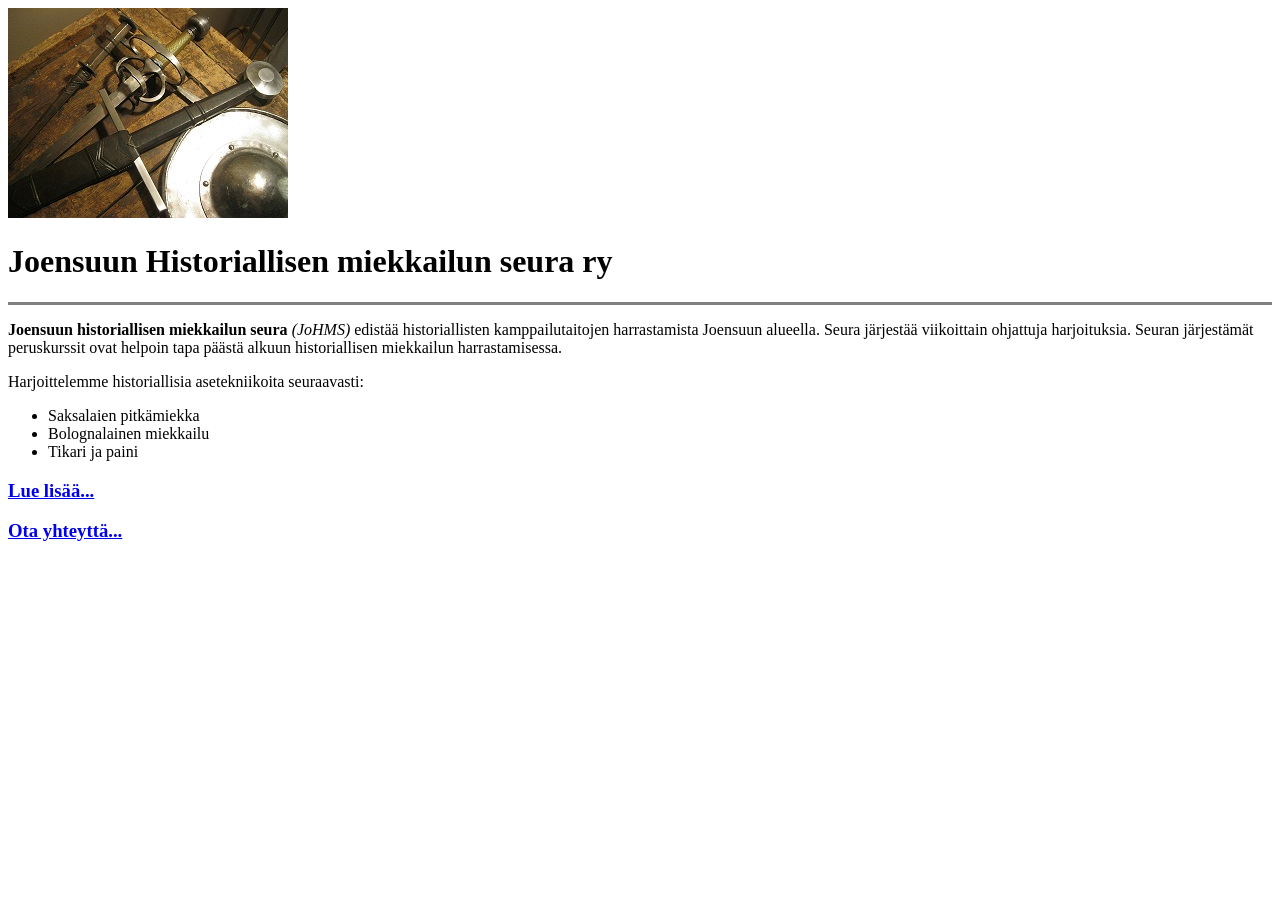
==== index.html @ 62ab3e73 "Tiedostot lisätty ensimmäisen kerran" ====
<!DOCTYPE html>
<html lang="fi" dir="ltr">

<head>
  <meta charset="utf-8">
  <title>Joensuu HEMA</title>
  <link rel="shortcut icon" href="favicon.ico" type="image/x-icon">
</head>

<body>
  <img src="kuvat\hero.jpg" alt="">
  <h1>Joensuun Historiallisen miekkailun seura ry</h1>
  <hr size="3" noshade>
  <p>
    <strong>Joensuun historiallisen miekkailun seura</strong> <em>(JoHMS)</em> edistää historiallisten kamppailutaitojen harrastamista Joensuun alueella. Seura järjestää viikoittain ohjattuja harjoituksia. Seuran järjestämät peruskurssit ovat helpoin
    tapa päästä alkuun
    historiallisen miekkailun harrastamisessa.
  </p>

  <p> Harjoittelemme historiallisia asetekniikoita seuraavasti:</p>

  <ul>
    <li>Saksalaien pitkämiekka</li>
    <li>Bolognalainen miekkailu</li>
    <li>Tikari ja paini</li>
  </ul>

  <h3><a href="luelisaa.html">Lue lisää...</h3></a>

  <h3><a href="Otayhteytta.html">Ota yhteyttä...</h3></a>

</body>

</html>
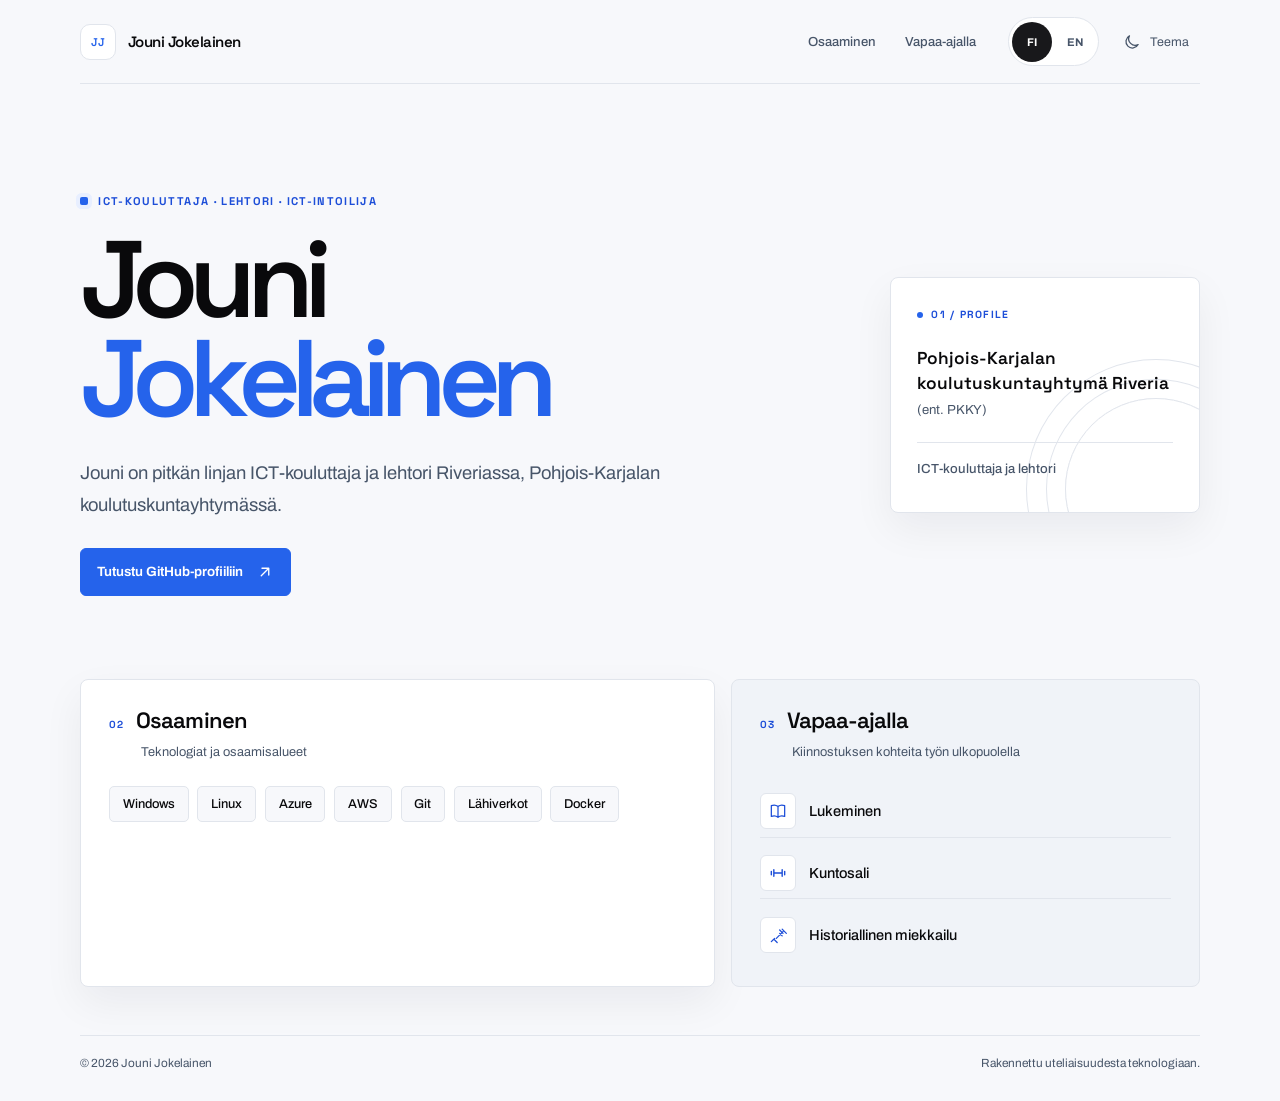
==== commit 660c087e: "CV eka versio" ====
--- a/index.html
+++ b/index.html
@@ -1,34 +1,127 @@
-<!DOCTYPE html>
-<html lang="fi" dir="ltr">
-
-<head>
-  <meta charset="utf-8">
-  <title>Joensuu HEMA</title>
-  <link rel="shortcut icon" href="favicon.ico" type="image/x-icon">
-</head>
-
-<body>
-  <img src="kuvat\hero.jpg" alt="">
-  <h1>Joensuun Historiallisen miekkailun seura ry</h1>
-  <hr size="3" noshade>
-  <p>
-    <strong>Joensuun historiallisen miekkailun seura</strong> <em>(JoHMS)</em> edistää historiallisten kamppailutaitojen harrastamista Joensuun alueella. Seura järjestää viikoittain ohjattuja harjoituksia. Seuran järjestämät peruskurssit ovat helpoin
-    tapa päästä alkuun
-    historiallisen miekkailun harrastamisessa.
-  </p>
-
-  <p> Harjoittelemme historiallisia asetekniikoita seuraavasti:</p>
-
-  <ul>
-    <li>Saksalaien pitkämiekka</li>
-    <li>Bolognalainen miekkailu</li>
-    <li>Tikari ja paini</li>
-  </ul>
-
-  <h3><a href="luelisaa.html">Lue lisää...</h3></a>
-
-  <h3><a href="Otayhteytta.html">Ota yhteyttä...</h3></a>
-
-</body>
-
-</html>
+<!doctype html>
+<html lang="fi">
+  <head>
+    <meta charset="utf-8">
+    <meta name="viewport" content="width=device-width, initial-scale=1">
+    <meta name="description" content="Jouni Jokelainen – ICT-kouluttaja, lehtori ja ICT-intoilija.">
+    <meta name="color-scheme" content="light dark">
+    <title>Jouni Jokelainen — ICT-intoilija</title>
+    <link rel="preconnect" href="https://fonts.googleapis.com">
+    <link rel="preconnect" href="https://fonts.gstatic.com" crossorigin>
+    <link href="https://fonts.googleapis.com/css2?family=Archivo:wght@400;500;600;700&family=Space+Grotesk:wght@400;500;600;700&display=swap" rel="stylesheet">
+    <link rel="stylesheet" href="styles.css?v=7">
+    <script src="script.js" defer></script>
+  </head>
+  <body>
+    <a class="skip-link" href="#main" data-i18n="skipLink">Siirry sisältöön</a>
+    <header class="site-header">
+      <a class="wordmark" href="#top" aria-label="Jouni Jokelainen">
+        <span class="wordmark-mark" aria-hidden="true">JJ</span>
+        <span>Jouni Jokelainen</span>
+      </a>
+      <nav class="section-nav" aria-label="Sivun osiot" data-i18n-aria-label="sectionNavLabel">
+        <a href="#skills" data-i18n="skillsHeading">Osaaminen</a>
+        <a href="#interests" data-i18n="interestsHeading">Vapaa-ajalla</a>
+      </nav>
+      <div class="header-controls">
+        <nav class="language-switch" aria-label="Kieli" data-i18n-aria-label="languageLabel">
+          <button type="button" class="language-button is-active" data-language="fi" aria-label="Suomeksi" lang="fi" aria-pressed="true">FI</button>
+          <button type="button" class="language-button" data-language="en" aria-label="In English" lang="en" aria-pressed="false">EN</button>
+        </nav>
+        <button class="theme-toggle" type="button" aria-label="Ota tumma tila käyttöön" data-i18n-aria-label="themeToggleLabel" aria-pressed="false">
+          <span class="theme-icon" aria-hidden="true">
+            <svg class="moon-icon" viewBox="0 0 24 24" fill="none">
+              <path d="M20.2 15.4A8.6 8.6 0 0 1 8.6 3.8 8.6 8.6 0 1 0 20.2 15.4Z" stroke="currentColor" stroke-width="1.7" stroke-linecap="round" stroke-linejoin="round"/>
+            </svg>
+            <svg class="sun-icon" viewBox="0 0 24 24" fill="none">
+              <circle cx="12" cy="12" r="4" stroke="currentColor" stroke-width="1.7"/>
+              <path d="M12 2v2m0 16v2M4.93 4.93l1.42 1.42m11.3 11.3 1.42 1.42M2 12h2m16 0h2M4.93 19.07l1.42-1.42m11.3-11.3 1.42-1.42" stroke="currentColor" stroke-width="1.7" stroke-linecap="round"/>
+            </svg>
+          </span>
+          <span data-i18n="themeLabel">Teema</span>
+        </button>
+      </div>
+    </header>
+
+    <main id="main" class="page-shell">
+      <section id="top" class="intro" aria-labelledby="name">
+        <div class="intro-copy">
+          <p class="eyebrow"><span class="status-dot" aria-hidden="true"></span><span data-i18n="eyebrow">ICT-kouluttaja · lehtori · ICT-intoilija</span></p>
+          <h1 id="name">Jouni<br><span>Jokelainen</span></h1>
+          <p class="intro-summary" data-i18n="summary">Jouni on pitkän linjan ICT-kouluttaja ja lehtori Riveriassa, Pohjois-Karjalan koulutuskuntayhtymässä.</p>
+          <a class="profile-link" href="https://github.com/JouniJokelainen" target="_blank" rel="noopener noreferrer">
+            <span data-i18n="githubLink">Tutustu GitHub-profiiliin</span>
+            <svg aria-hidden="true" viewBox="0 0 24 24" fill="none">
+              <path d="M7 17 17 7M8 7h9v9" stroke="currentColor" stroke-width="1.8" stroke-linecap="round" stroke-linejoin="round"/>
+            </svg>
+          </a>
+        </div>
+        <aside class="profile-note" aria-label="Profiili" data-i18n-aria-label="profileLabel">
+          <span class="note-index">01 / PROFILE</span>
+          <p data-i18n="profileNote">Pohjois-Karjalan koulutuskuntayhtymä Riveria<br><span>(ent. PKKY)</span></p>
+          <span class="note-rule" aria-hidden="true"></span>
+          <p class="note-role" data-i18n="role">ICT-kouluttaja ja lehtori</p>
+        </aside>
+      </section>
+
+      <div class="section-grid">
+        <section class="content-card skills-card" id="skills" aria-labelledby="skills-heading">
+          <div class="card-heading">
+            <span class="section-number">02</span>
+            <h2 id="skills-heading" data-i18n="skillsHeading">Osaaminen</h2>
+          </div>
+          <p class="section-description" data-i18n="skillsDescription">Teknologiat ja osaamisalueet</p>
+          <ul class="tag-list" aria-label="Osaaminen" data-i18n-aria-label="skillsListLabel">
+            <li>Windows</li>
+            <li>Linux</li>
+            <li>Azure</li>
+            <li>AWS</li>
+            <li>Git</li>
+            <li data-i18n="localNetworks">Lähiverkot</li>
+            <li>Docker</li>
+          </ul>
+        </section>
+
+        <section class="content-card interests-card" id="interests" aria-labelledby="interests-heading">
+          <div class="card-heading">
+            <span class="section-number">03</span>
+            <h2 id="interests-heading" data-i18n="interestsHeading">Vapaa-ajalla</h2>
+          </div>
+          <p class="section-description" data-i18n="interestsDescription">Kiinnostuksen kohteita työn ulkopuolella</p>
+          <ul class="interest-list">
+            <li>
+              <span class="interest-mark" aria-hidden="true">
+                <svg viewBox="0 0 24 24" fill="none">
+                  <path d="M12 6.5c-2.2-1.8-5.3-2-8-1v13c2.7-1 5.8-.8 8 1m0-13c2.2-1.8 5.3-2 8-1v13c-2.7-1-5.8-.8-8 1m0-13v13" stroke="currentColor" stroke-width="1.5" stroke-linecap="round" stroke-linejoin="round"/>
+                </svg>
+              </span>
+              <span data-i18n="reading">Lukeminen</span>
+            </li>
+            <li>
+              <span class="interest-mark" aria-hidden="true">
+                <svg viewBox="0 0 24 24" fill="none">
+                  <path d="M4 10v4m3-6v8m10-8v8m3-6v4M7 12h10" stroke="currentColor" stroke-width="1.7" stroke-linecap="round"/>
+                </svg>
+              </span>
+              <span data-i18n="gym">Kuntosali</span>
+            </li>
+            <li>
+              <span class="interest-mark" aria-hidden="true">
+                <svg viewBox="0 0 24 24" fill="none">
+                  <path d="m6 18 2-2m-4 4 2-2m4-2 8-8m-1-3 5 5m-8 0 3 3m-9 5 3 3" stroke="currentColor" stroke-width="1.5" stroke-linecap="round" stroke-linejoin="round"/>
+                  <path d="m14 6 4 4" stroke="currentColor" stroke-width="1.5" stroke-linecap="round"/>
+                </svg>
+              </span>
+              <span data-i18n="fencing">Historiallinen miekkailu</span>
+            </li>
+          </ul>
+        </section>
+      </div>
+
+      <footer class="site-footer">
+        <span>© <span id="year"></span> Jouni Jokelainen</span>
+        <span data-i18n="footerNote">Rakennettu uteliaisuudesta teknologiaan.</span>
+      </footer>
+    </main>
+  </body>
+</html>
--- a/styles.css
+++ b/styles.css
@@ -0,0 +1,702 @@
+:root {
+  color-scheme: light;
+  --page: #f7f8fb;
+  --surface: #ffffff;
+  --surface-muted: #f0f3f8;
+  --text: #09090b;
+  --muted: #475569;
+  --accent: #2563eb;
+  --accent-strong: #1d4ed8;
+  --accent-on: #ffffff;
+  --accent-soft: #e8efff;
+  --line: #e1e5ec;
+  --shadow: 0 16px 42px rgb(15 23 42 / 6%);
+  font-family: "Archivo", "Segoe UI", sans-serif;
+  font-synthesis: none;
+  text-rendering: optimizeLegibility;
+}
+
+@media (prefers-color-scheme: dark) {
+  :root:not([data-theme="light"]) {
+    color-scheme: dark;
+    --page: #101318;
+    --surface: #171b22;
+    --surface-muted: #1d2430;
+    --text: #f4f6fb;
+    --muted: #b0bac9;
+    --accent: #8db1ff;
+    --accent-strong: #a7c3ff;
+    --accent-on: #101318;
+    --accent-soft: #1e2d49;
+    --line: #2b3442;
+    --shadow: 0 18px 48px rgb(0 0 0 / 20%);
+  }
+}
+
+:root[data-theme="dark"] {
+  color-scheme: dark;
+  --page: #101318;
+  --surface: #171b22;
+  --surface-muted: #1d2430;
+  --text: #f4f6fb;
+  --muted: #b0bac9;
+  --accent: #8db1ff;
+  --accent-strong: #a7c3ff;
+  --accent-on: #101318;
+  --accent-soft: #1e2d49;
+  --line: #2b3442;
+  --shadow: 0 18px 48px rgb(0 0 0 / 20%);
+}
+
+* {
+  box-sizing: border-box;
+}
+
+html {
+  scroll-behavior: smooth;
+  background: var(--page);
+}
+
+body {
+  min-height: 100vh;
+  margin: 0;
+  color: var(--text);
+  background: var(--page);
+  transition: background-color 200ms ease, color 200ms ease;
+}
+
+button,
+a {
+  color: inherit;
+  font: inherit;
+}
+
+a {
+  text-decoration: none;
+}
+
+button:focus-visible,
+a:focus-visible {
+  outline: 2px solid var(--accent);
+  outline-offset: 3px;
+}
+
+.skip-link {
+  position: absolute;
+  z-index: 5;
+  top: 0.75rem;
+  left: 0.75rem;
+  padding: 0.75rem 1rem;
+  transform: translateY(-160%);
+  border-radius: 0.5rem;
+  color: #fff;
+  background: #09090b;
+}
+
+.skip-link:focus {
+  transform: translateY(0);
+}
+
+.site-header,
+.page-shell {
+  width: calc(100% - 64px);
+  max-width: 1120px;
+  margin-inline: auto;
+}
+
+.site-header {
+  min-height: 84px;
+  display: flex;
+  align-items: center;
+  justify-content: space-between;
+  gap: 2rem;
+  border-bottom: 1px solid var(--line);
+}
+
+.wordmark,
+.section-nav,
+.header-controls,
+.language-switch,
+.theme-toggle {
+  display: flex;
+  align-items: center;
+}
+
+.wordmark {
+  flex: 0 0 auto;
+  gap: 0.75rem;
+  font-family: "Space Grotesk", "Segoe UI", sans-serif;
+  font-size: 0.94rem;
+  font-weight: 600;
+  letter-spacing: -0.035em;
+}
+
+.wordmark-mark {
+  display: grid;
+  width: 36px;
+  height: 36px;
+  place-items: center;
+  border: 1px solid var(--line);
+  border-radius: 10px;
+  color: var(--accent);
+  background: var(--surface);
+  font-size: 0.7rem;
+  letter-spacing: 0.04em;
+}
+
+.section-nav {
+  gap: 1.8rem;
+  margin-left: auto;
+  color: var(--muted);
+  font-size: 0.82rem;
+  font-weight: 500;
+}
+
+.section-nav a {
+  padding-block: 0.75rem;
+  transition: color 180ms ease;
+}
+
+.section-nav a:hover {
+  color: var(--accent);
+}
+
+.header-controls {
+  flex: 0 0 auto;
+  gap: 0.8rem;
+}
+
+.language-switch {
+  gap: 0.15rem;
+  padding: 0.2rem;
+  border: 1px solid var(--line);
+  border-radius: 999px;
+  background: var(--surface);
+}
+
+.language-button,
+.theme-toggle {
+  min-height: 40px;
+  border: 0;
+  cursor: pointer;
+}
+
+.language-button {
+  min-width: 40px;
+  padding: 0.4rem 0.55rem;
+  border-radius: 999px;
+  color: var(--muted);
+  background: transparent;
+  font-size: 0.7rem;
+  font-weight: 700;
+  transition: color 180ms ease, background-color 180ms ease;
+}
+
+.language-button.is-active {
+  color: #fff;
+  background: #18181b;
+}
+
+:root[data-theme="dark"] .language-button.is-active {
+  color: #101318;
+  background: #f4f6fb;
+}
+
+.theme-toggle {
+  justify-content: center;
+  gap: 0.55rem;
+  padding: 0.45rem 0.7rem;
+  border-radius: 999px;
+  color: var(--muted);
+  background: transparent;
+  font-size: 0.78rem;
+  transition: color 180ms ease, background-color 180ms ease;
+}
+
+.theme-toggle:hover {
+  color: var(--text);
+  background: var(--surface-muted);
+}
+
+.theme-icon,
+.theme-icon svg {
+  display: block;
+  width: 18px;
+  height: 18px;
+}
+
+.sun-icon {
+  display: none !important;
+}
+
+:root[data-theme="dark"] .moon-icon {
+  display: none;
+}
+
+:root[data-theme="dark"] .sun-icon {
+  display: block !important;
+}
+
+.page-shell {
+  padding-top: 5.3rem;
+}
+
+.intro {
+  position: relative;
+  display: grid;
+  grid-template-columns: minmax(0, 1fr) 310px;
+  align-items: center;
+  gap: 4rem;
+  padding: 1.6rem 0 5.2rem;
+}
+
+.intro-copy {
+  max-width: 690px;
+}
+
+.eyebrow,
+.note-index,
+.section-number {
+  color: var(--accent-strong);
+  font-family: "Space Grotesk", "Segoe UI", sans-serif;
+  font-size: 0.7rem;
+  font-weight: 700;
+  letter-spacing: 0.12em;
+  text-transform: uppercase;
+}
+
+.eyebrow {
+  display: flex;
+  align-items: center;
+  gap: 0.65rem;
+  margin: 0 0 1.35rem;
+}
+
+.status-dot {
+  width: 8px;
+  height: 8px;
+  border-radius: 2px;
+  background: var(--accent);
+  box-shadow: 0 0 0 4px var(--accent-soft);
+}
+
+h1,
+h2 {
+  font-family: "Space Grotesk", "Segoe UI", sans-serif;
+}
+
+h1 {
+  margin: 0;
+  font-size: clamp(4rem, 8.5vw, 7rem);
+  font-weight: 600;
+  letter-spacing: -0.09em;
+  line-height: 0.91;
+}
+
+h1 span {
+  color: var(--accent);
+}
+
+.intro-summary {
+  max-width: 590px;
+  margin: 1.8rem 0 1.65rem;
+  color: var(--muted);
+  font-size: clamp(1.02rem, 1.6vw, 1.15rem);
+  line-height: 1.75;
+}
+
+.profile-link {
+  min-height: 48px;
+  display: inline-flex;
+  align-items: center;
+  gap: 0.8rem;
+  padding: 0.75rem 1rem;
+  border: 1px solid var(--accent);
+  border-radius: 6px;
+  color: var(--accent-on);
+  background: var(--accent);
+  font-size: 0.84rem;
+  font-weight: 650;
+  transition: background-color 180ms ease, border-color 180ms ease, transform 180ms ease;
+}
+
+.profile-link:hover {
+  transform: translateY(-2px);
+  border-color: var(--accent-strong);
+  background: var(--accent-strong);
+}
+
+.profile-link svg {
+  width: 18px;
+  height: 18px;
+  transition: transform 180ms ease;
+}
+
+.profile-link:hover svg {
+  transform: translate(2px, -2px);
+}
+
+.profile-note {
+  position: relative;
+  overflow: hidden;
+  width: 100%;
+  min-width: 0;
+  min-height: 236px;
+  padding: 1.6rem;
+  border: 1px solid var(--line);
+  border-radius: 8px;
+  background: var(--surface);
+  box-shadow: var(--shadow);
+}
+
+.profile-note::after {
+  position: absolute;
+  right: -48px;
+  bottom: -68px;
+  width: 180px;
+  height: 180px;
+  border: 1px solid var(--line);
+  border-radius: 50%;
+  box-shadow: 0 0 0 18px var(--surface), 0 0 0 19px var(--line), 0 0 0 38px var(--surface), 0 0 0 39px var(--line);
+  content: "";
+}
+
+.note-index {
+  display: inline-flex;
+  align-items: center;
+  gap: 0.55rem;
+  font-size: 0.65rem;
+}
+
+.note-index::before {
+  width: 6px;
+  height: 6px;
+  border-radius: 50%;
+  background: var(--accent);
+  content: "";
+}
+
+.profile-note p {
+  position: relative;
+  z-index: 1;
+  margin: 1.55rem 0 1.3rem;
+  font-family: "Space Grotesk", "Segoe UI", sans-serif;
+  font-size: 1.08rem;
+  font-weight: 600;
+  line-height: 1.45;
+}
+
+.profile-note p span {
+  color: var(--muted);
+  font-family: "Archivo", "Segoe UI", sans-serif;
+  font-size: 0.82rem;
+  font-weight: 400;
+}
+
+.note-rule {
+  position: relative;
+  z-index: 1;
+  display: block;
+  width: 100%;
+  height: 1px;
+  background: var(--line);
+}
+
+.profile-note .note-role {
+  margin: 1rem 0 0;
+  color: var(--muted);
+  font-family: "Archivo", "Segoe UI", sans-serif;
+  font-size: 0.82rem;
+  font-weight: 500;
+}
+
+.section-grid {
+  display: grid;
+  grid-template-columns: 1.15fr 0.85fr;
+  gap: 1rem;
+}
+
+.content-card {
+  min-height: 284px;
+  padding: 1.65rem 1.75rem;
+  border: 1px solid var(--line);
+  border-radius: 8px;
+  background: var(--surface);
+  box-shadow: var(--shadow);
+  scroll-margin-top: 1rem;
+}
+
+.interests-card {
+  background: var(--surface-muted);
+  box-shadow: none;
+}
+
+.card-heading {
+  display: flex;
+  align-items: baseline;
+  gap: 0.75rem;
+}
+
+.section-number {
+  font-size: 0.64rem;
+}
+
+h2 {
+  margin: 0;
+  font-size: 1.38rem;
+  font-weight: 600;
+  letter-spacing: -0.045em;
+}
+
+.section-description {
+  margin: 0.55rem 0 1.5rem 2rem;
+  color: var(--muted);
+  font-size: 0.8rem;
+  line-height: 1.5;
+}
+
+.tag-list {
+  display: flex;
+  flex-wrap: wrap;
+  gap: 0.55rem;
+  margin: 0;
+  padding: 0;
+  list-style: none;
+}
+
+.tag-list li {
+  padding: 0.62rem 0.8rem;
+  border: 1px solid var(--line);
+  border-radius: 5px;
+  color: var(--text);
+  background: var(--page);
+  font-size: 0.8rem;
+  font-weight: 500;
+  transition: border-color 180ms ease, color 180ms ease, background-color 180ms ease;
+}
+
+.tag-list li:hover {
+  border-color: var(--accent);
+  color: var(--accent-strong);
+  background: var(--accent-soft);
+}
+
+.interest-list {
+  display: grid;
+  gap: 0.65rem;
+  margin: 0;
+  padding: 0;
+  list-style: none;
+}
+
+.interest-list li {
+  min-height: 48px;
+  display: flex;
+  align-items: center;
+  gap: 0.85rem;
+  padding: 0.45rem 0;
+  border-bottom: 1px solid var(--line);
+  font-size: 0.91rem;
+  font-weight: 500;
+}
+
+.interest-list li:last-child {
+  border-bottom: 0;
+}
+
+.interest-mark {
+  display: grid;
+  width: 36px;
+  height: 36px;
+  flex: 0 0 auto;
+  place-items: center;
+  border: 1px solid var(--line);
+  border-radius: 6px;
+  color: var(--accent-strong);
+  background: var(--surface);
+}
+
+.interest-mark svg {
+  width: 20px;
+  height: 20px;
+}
+
+.site-footer {
+  display: flex;
+  justify-content: space-between;
+  gap: 1rem;
+  padding: 1.3rem 0 2rem;
+  margin-top: 3rem;
+  border-top: 1px solid var(--line);
+  color: var(--muted);
+  font-size: 0.74rem;
+}
+
+@media (max-width: 800px) {
+  .site-header,
+  .page-shell {
+    width: calc(100% - 40px);
+    max-width: 640px;
+  }
+
+  .section-nav {
+    gap: 1rem;
+    font-size: 0.76rem;
+  }
+
+  .page-shell {
+    padding-top: 4.1rem;
+  }
+
+  .intro {
+    grid-template-columns: minmax(0, 1fr) 260px;
+    gap: 2rem;
+    padding-bottom: 3.8rem;
+  }
+
+  h1 {
+    font-size: clamp(3.65rem, 9.5vw, 5.5rem);
+  }
+
+  .profile-note {
+    min-height: 220px;
+    padding: 1.3rem;
+  }
+
+  .section-grid {
+    grid-template-columns: 1fr;
+  }
+
+  .content-card {
+    min-height: 0;
+  }
+}
+
+@media (max-width: 560px) {
+  .site-header,
+  .page-shell {
+    width: calc(100% - 36px);
+    max-width: none;
+  }
+
+  .site-header {
+    min-height: 72px;
+    gap: 0.5rem;
+  }
+
+  .section-nav {
+    gap: 0.7rem;
+    font-size: 0.7rem;
+  }
+
+  .wordmark {
+    gap: 0.55rem;
+    font-size: 0.82rem;
+  }
+
+  .wordmark-mark {
+    width: 32px;
+    height: 32px;
+  }
+
+  .header-controls {
+    gap: 0.35rem;
+  }
+
+  .language-switch {
+    gap: 0;
+    padding: 0.12rem;
+  }
+
+  .language-button {
+    min-width: 34px;
+    min-height: 38px;
+    padding-inline: 0.4rem;
+  }
+
+  .theme-toggle {
+    width: 40px;
+    min-height: 40px;
+    padding: 0;
+  }
+
+  .theme-toggle [data-i18n] {
+    position: absolute;
+    overflow: hidden;
+    width: 1px;
+    height: 1px;
+    clip: rect(0, 0, 0, 0);
+    white-space: nowrap;
+  }
+
+  .page-shell {
+    padding-top: 3rem;
+  }
+
+  .intro {
+    grid-template-columns: 1fr;
+    gap: 2rem;
+    padding: 0.4rem 0 2.8rem;
+  }
+
+  .eyebrow {
+    margin-bottom: 1.15rem;
+    font-size: 0.62rem;
+    letter-spacing: 0.1em;
+  }
+
+  h1 {
+    font-size: clamp(3.35rem, 14.5vw, 5rem);
+  }
+
+  .intro-summary {
+    margin: 1.4rem 0;
+    font-size: 1rem;
+  }
+
+  .profile-note {
+    min-height: 0;
+    max-width: 400px;
+  }
+
+  .content-card {
+    padding: 1.35rem;
+  }
+
+  .site-footer {
+    flex-direction: column;
+    margin-top: 2rem;
+  }
+}
+
+@media (max-width: 480px) {
+  .section-nav {
+    display: none;
+  }
+}
+
+@media (max-width: 370px) {
+  .site-header,
+  .page-shell {
+    width: calc(100% - 32px);
+  }
+
+  .wordmark {
+    font-size: 0.75rem;
+  }
+
+  .header-controls {
+    gap: 0.2rem;
+  }
+}
+
+@media (prefers-reduced-motion: reduce) {
+  *,
+  *::before,
+  *::after {
+    scroll-behavior: auto !important;
+    transition-duration: 0.01ms !important;
+    animation-duration: 0.01ms !important;
+    animation-iteration-count: 1 !important;
+  }
+}
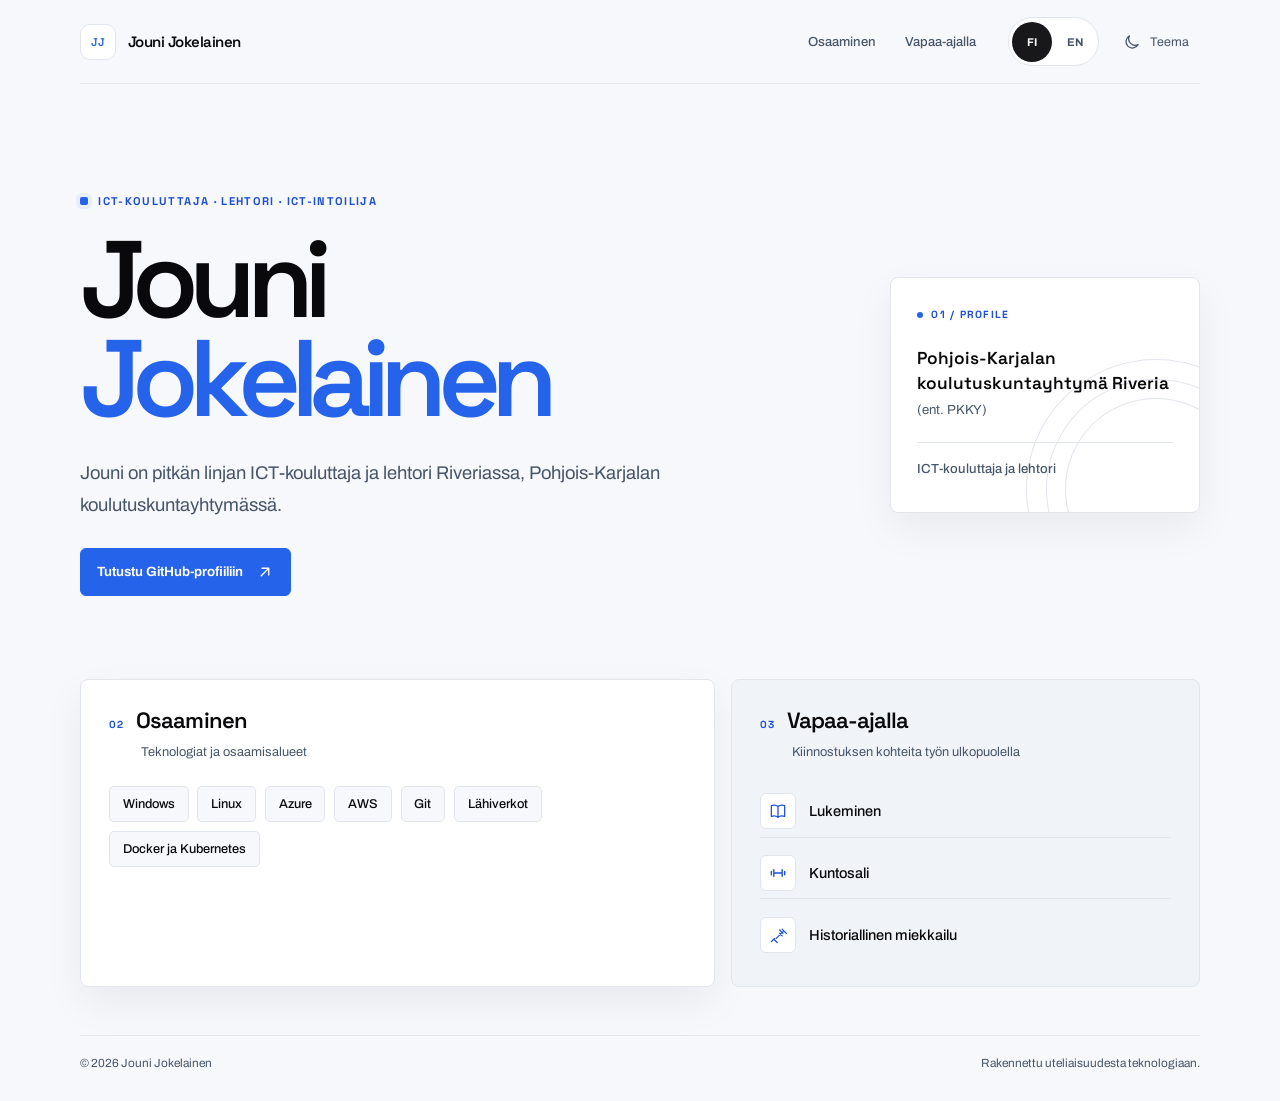
==== commit 7de4e32e: "Muokattu taitoja" ====
--- a/index.html
+++ b/index.html
@@ -78,7 +78,7 @@
             <li>AWS</li>
             <li>Git</li>
             <li data-i18n="localNetworks">Lähiverkot</li>
-            <li>Docker</li>
+            <li>Docker ja Kubernetes</li>
           </ul>
         </section>
 
